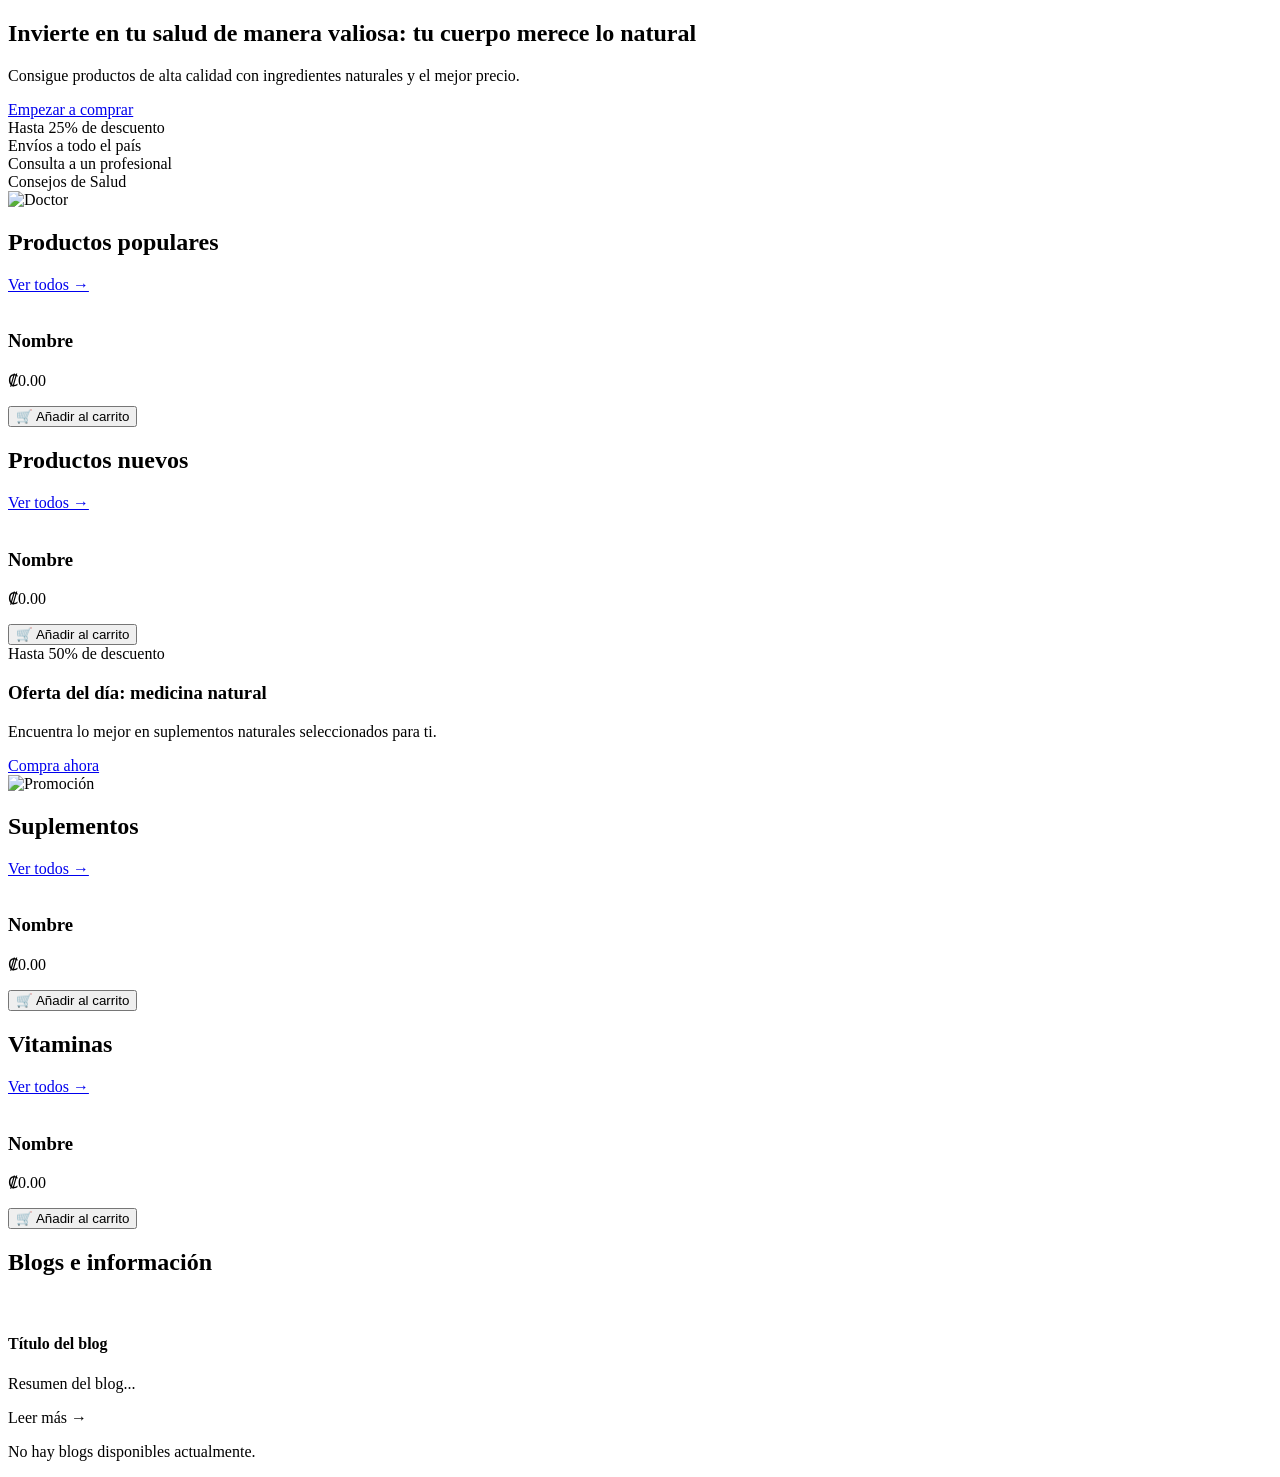
==== Macrobiotica/src/main/resources/templates/index.html @ 8d263979 "Creacion de Models y configuraciones basicas." ====
<!DOCTYPE html>
<html lang="es" xmlns:th="http://www.thymeleaf.org">

    <head>
        <meta charset="utf-8" />
        <meta name="viewport" content="width=device-width,initial-scale=1" />
        <title th:text="#{page.home.title}">Salud con Amor - Inicio</title>

        <link rel="preconnect" href="https://fonts.googleapis.com">
        <link rel="preconnect" href="https://fonts.gstatic.com" crossorigin>
        <link
            href="https://fonts.googleapis.com/css2?family=Poppins:ital,wght@0,100;0,200;0,300;0,400;0,500;0,600;0,700;0,800;0,900;1,100;1,200;1,300;1,400;1,500;1,600;1,700;1,800;1,900&display=swap"
            rel="stylesheet">
        <link rel="icon" type="image/x-icon" th:href="@{/images/image.png}">

        <!-- Use Thymeleaf resource URL syntax; static files live in /static -->
        <link rel="stylesheet" th:href="@{/css/styles.css}" />
        <link rel="stylesheet" th:href="@{/css/cart.css}" />
    </head>

    <body>
        <!-- HEADER -->
        <div th:replace="~{fragments/_header :: header}"></div>        <!-- HERO -->
        <section class="hero">
            <div class="hero-inner">
                <div class="hero-copy">
                    <h1 th:text="#{hero.title}">Invierte en tu salud de manera valiosa: tu cuerpo merece lo natural</h1>
                    <p class="hero-sub" th:text="#{hero.subtitle}">Consigue productos de alta calidad con ingredientes naturales y el mejor precio.</p>
                    <div class="hero-cta">
                        <a class="btn btn-primary" href="/productos" th:text="#{hero.cta}">Empezar a comprar</a>
                    </div>

                    <div class="hero-highlights">
                        <div class="highlight" th:text="#{hero.discount}">Hasta 25% de descuento</div>
                        <div class="highlight" th:text="#{hero.shipping}">Envíos a todo el país</div>
                        <div class="highlight" th:text="#{hero.consultation}">Consulta a un profesional</div>
                        <div class="highlight" th:text="#{hero.tips}">Consejos de Salud</div>
                    </div>
                </div>

                <div class="hero-visual">
                    <img th:src="@{/images/42dd9669a5a88b38f5ff170d1f3eb97e6ea4fc2a.png}" alt="Doctor" />
                </div>
            </div>
        </section>

        <!-- PRODUCTOS POPULARES -->
        <main class="container">
            <section class="section products-section">
                <div class="section-header">
                    <h2 th:text="#{section.popular}">Productos populares</h2>
                    <a class="cta-link" href="/productos/populares" th:text="#{section.viewAll} + ' →'">Ver todos →</a>
                </div>
                <div class="products-grid" th:if="${popularProducts}">
                    <article class="product-card" th:each="p : ${popularProducts}">
                        <a th:href="@{/producto/{id}(id=${p.id})}" class="product-link">
                            <img th:src="@{/images/{file}(file=${p.imageUrl})}" th:alt="${p.name}" />
                            <h3 th:text="${p.name}">Nombre</h3>
                            <p class="price" th:text="${p.price}">₡0.00</p>
                        </a>
                        <form th:action="@{/cart/add}" method="post" class="add-to-cart-form">
                            <input type="hidden" name="productId" th:value="${p.id}">
                            <input type="hidden" name="quantity" value="1">
                            <button type="submit" class="add">
                                🛒 <span th:text="#{button.addToCart.text}">Añadir al carrito</span>
                            </button>
                        </form>
                    </article>
                </div>
            </section>

            <section class="section products-section">
                <div class="section-header">
                    <h2 th:text="#{section.new}">Productos nuevos</h2>
                    <a class="cta-link" href="/productos/nuevos" th:text="#{section.viewAll} + ' →'">Ver todos →</a>
                </div>

                <div class="products-grid" th:if="${newProducts}">
                    <article class="product-card" th:each="p : ${newProducts}">
                        <a th:href="@{/producto/{id}(id=${p.id})}" class="product-link">
                            <img th:src="@{/images/{file}(file=${p.imageUrl})}" th:alt="${p.name}" />
                            <h3 th:text="${p.name}">Nombre</h3>
                            <p class="price" th:text="${p.price}">₡0.00</p>
                        </a>
                    <form th:action="@{/cart/add}" method="post" class="add-to-cart-form">
                        <input type="hidden" name="productId" th:value="${p.id}">
                        <input type="hidden" name="quantity" value="1">
                        <button type="submit" class="add">
                            🛒 <span th:text="#{button.addToCart.text}">Añadir al carrito</span>
                        </button>
                    </form>
                    </article>
                </div>
            </section>

            <!-- SECCION PROMOCIONAL GRANDE -->
            <section class="promo-large">
                <div class="promo-inner">
                    <div class="promo-left">
                        <span class="badge">Hasta 50% de descuento</span>
                        <h3>Oferta del día: medicina natural</h3>
                        <p>Encuentra lo mejor en suplementos naturales seleccionados para ti.</p>
                        <a class="btn btn-secondary" href="/productos/populares" th:text="#{order.continueShopping}">Compra ahora</a>
                    </div>
                    <div class="promo-right">
                        <img th:src="@{/images/promo.jpg}" alt="Promoción" />
                    </div>
                </div>
            </section>


            <section class="section products-section">
                <div class="section-header">
                    <h2 th:text="#{section.suplementos}">Suplementos</h2>
                    <a class="cta-link" href="/productos/suplementos" th:text="#{section.viewAll} + ' →'">Ver todos →</a>
                </div>

                <div class="products-grid" th:if="${suplementos}">
                    <article class="product-card" th:each="p : ${suplementos}">
                        <a th:href="@{/producto/{id}(id=${p.id})}" class="product-link">
                            <img th:src="@{/images/{file}(file=${p.imageUrl})}" th:alt="${p.name}" />
                            <h3 th:text="${p.name}">Nombre</h3>
                            <p class="price" th:text="${p.price}">₡0.00</p>
                        </a>
                    <form th:action="@{/cart/add}" method="post" class="add-to-cart-form">
                        <input type="hidden" name="productId" th:value="${p.id}">
                        <input type="hidden" name="quantity" value="1">
                        <button type="submit" class="add">
                            🛒 <span th:text="#{button.addToCart.text}">Añadir al carrito</span>
                        </button>
                    </form>
                    </article>
                </div>
            </section>

            <section class="section products-section">
                <div class="section-header">
                    <h2 th:text="#{section.vitaminas}">Vitaminas</h2>
                    <a class="cta-link" href="/productos/vitaminas" th:text="#{section.viewAll} + ' →'">Ver todos →</a>
                </div>

                <div class="products-grid" th:if="${vitaminas}">
                    <article class="product-card" th:each="p : ${vitaminas}">
                        <a th:href="@{/producto/{id}(id=${p.id})}" class="product-link">
                            <img th:src="@{/images/{file}(file=${p.imageUrl})}" th:alt="${p.name}" />
                            <h3 th:text="${p.name}">Nombre</h3> 
                            <p class="price" th:text="${p.price}">₡0.00</p>
                        </a>
                        <form th:action="@{/cart/add}" method="post" class="add-to-cart-form">
                            <input type="hidden" name="productId" th:value="${p.id}">
                            <input type="hidden" name="quantity" value="1">
                            <button type="submit" class="add">
                                🛒 <span th:text="#{button.addToCart.text}">Añadir al carrito</span>
                            </button>
                        </form>
                    </article>
                </div>
            </section>
            <!-- BLOG / INFORMACIÓN -->
            <section class="section blog-section">
                <div class="section-header">
                    <h2 th:text="#{section.blog}">Blogs e información</h2>
                </div>

                <div class="blog-grid" th:if="${recentBlogs != null and !recentBlogs.isEmpty()}">
                    <article class="blog-card" th:each="blog : ${recentBlogs}">
                        <img th:src="@{/images/{file}(file=${blog.imageUrl})}" th:alt="${blog.title}" />
                        <div class="blog-info">
                            <h4 th:text="${blog.title}">Título del blog</h4>
                            <p th:text="${blog.summary}">Resumen del blog...</p>
                            <a th:href="@{/blog/{id}(id=${blog.id})}" class="read-more" th:text="#{blog.readMore}">Leer más →</a>
                        </div>
                    </article>
                </div>
                
                <!-- Mensaje si no hay blogs -->
                <div th:if="${recentBlogs == null or recentBlogs.isEmpty()}" class="no-blogs-message">
                    <p th:text="#{blog.noBlogsHome}">No hay blogs disponibles actualmente.</p>
                </div>
            </section>
        </main>

        <!-- FOOTER -->
        <div th:replace="~{fragments/_footer :: footer}"></div>
    </body>
</html>
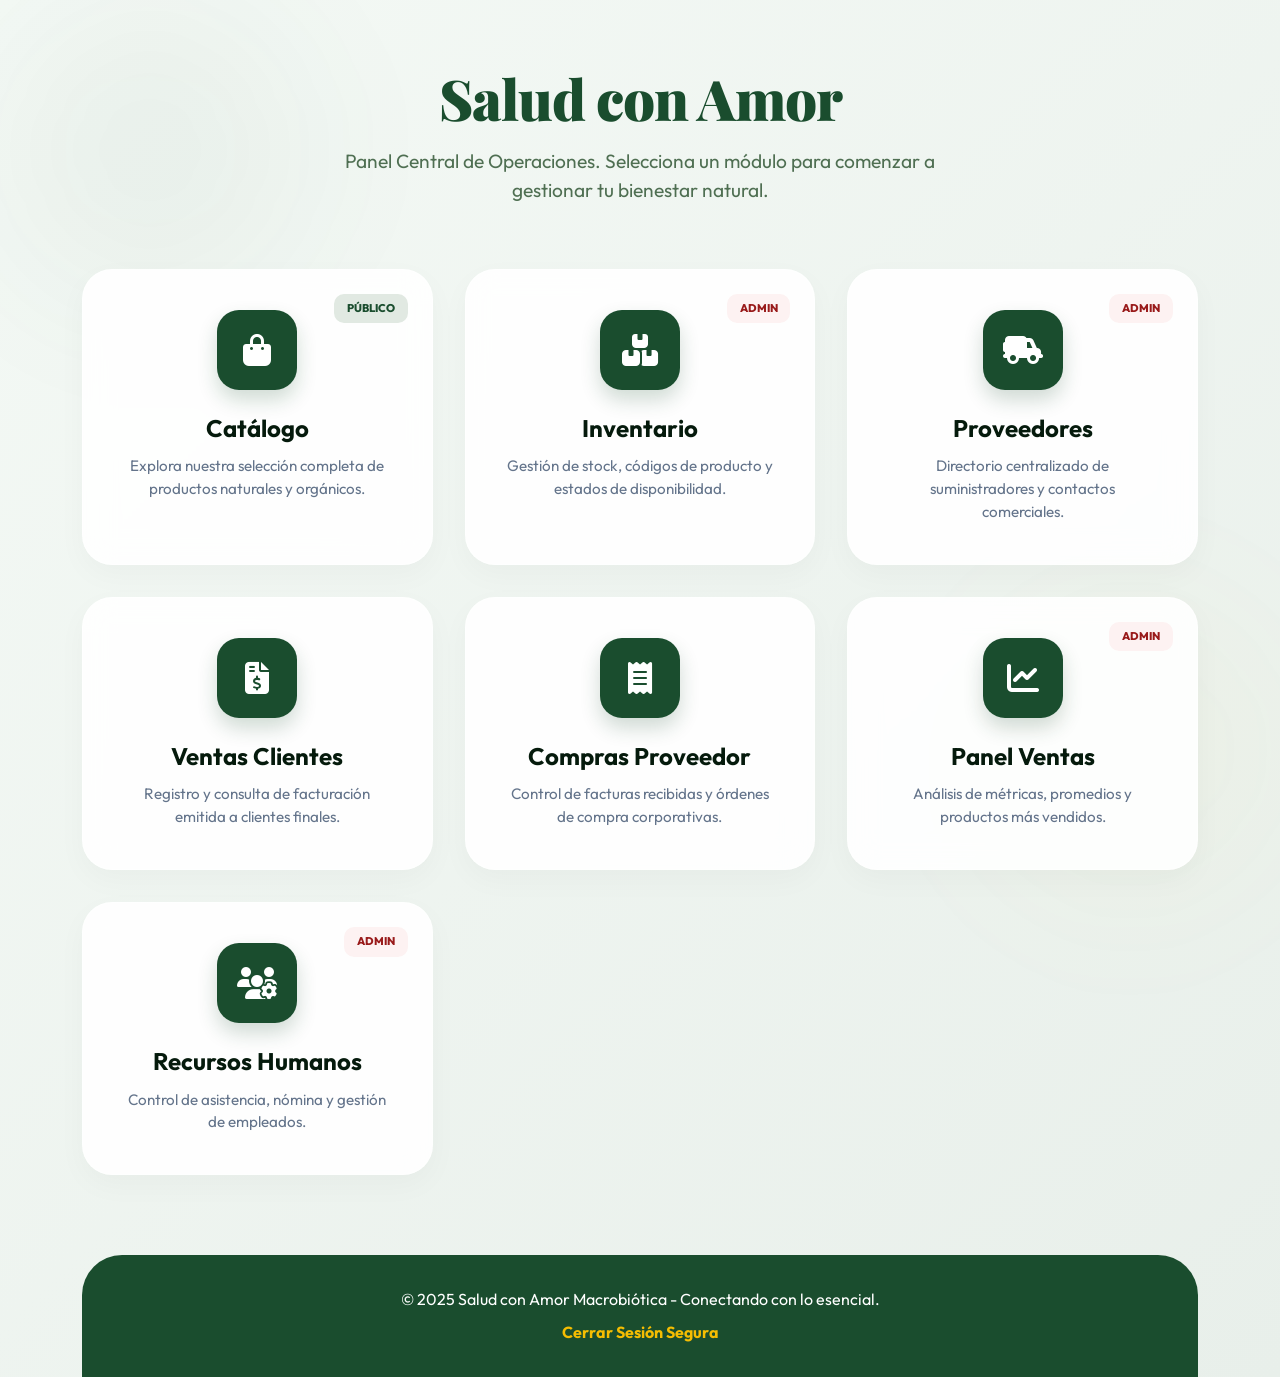
==== commit 689fab04: "Correcion de endPoints" ====
--- a/Macrobiotica/src/main/resources/templates/index.html
+++ b/Macrobiotica/src/main/resources/templates/index.html
@@ -1,186 +1,288 @@
 <!DOCTYPE html>
 <html lang="es" xmlns:th="http://www.thymeleaf.org">
-
-    <head>
-        <meta charset="utf-8" />
-        <meta name="viewport" content="width=device-width,initial-scale=1" />
-        <title th:text="#{page.home.title}">Salud con Amor - Inicio</title>
-
-        <link rel="preconnect" href="https://fonts.googleapis.com">
-        <link rel="preconnect" href="https://fonts.gstatic.com" crossorigin>
-        <link
-            href="https://fonts.googleapis.com/css2?family=Poppins:ital,wght@0,100;0,200;0,300;0,400;0,500;0,600;0,700;0,800;0,900;1,100;1,200;1,300;1,400;1,500;1,600;1,700;1,800;1,900&display=swap"
-            rel="stylesheet">
-        <link rel="icon" type="image/x-icon" th:href="@{/images/image.png}">
-
-        <!-- Use Thymeleaf resource URL syntax; static files live in /static -->
-        <link rel="stylesheet" th:href="@{/css/styles.css}" />
-        <link rel="stylesheet" th:href="@{/css/cart.css}" />
-    </head>
-
-    <body>
+<head>
+    <meta charset="UTF-8">
+    <meta name="viewport" content="width=device-width, initial-scale=1.0">
+    <title>Hub Central | Salud con Amor</title>
+    
+    <!-- Google Fonts: Outfit & Playfair -->
+    <link href="https://fonts.googleapis.com/css2?family=Outfit:wght@300;400;600;800&family=Playfair+Display:wght@700;900&display=swap" rel="stylesheet">
+    
+    <!-- Font Awesome 6 -->
+    <link href="https://cdnjs.cloudflare.com/ajax/libs/font-awesome/6.5.1/css/all.min.css" rel="stylesheet">
+    
+    <!-- Bootstrap 5.3 -->
+    <link href="https://cdn.jsdelivr.net/npm/bootstrap@5.3.3/dist/css/bootstrap.min.css" rel="stylesheet">
+    
+    <style>
+        :root {
+            --primary: #1a4d2e;
+            --secondary: #4f6f52;
+            --accent: #f5bd02;
+            --dark: #051a0c;
+            --light: #f4f9f5;
+            --glass: rgba(255, 255, 255, 0.9);
+            --transition: all 0.4s cubic-bezier(0.175, 0.885, 0.32, 1.275);
+        }
+
+        body {
+            font-family: 'Outfit', sans-serif;
+            background: linear-gradient(135deg, #f4f9f5 0%, #e8efea 100%);
+            min-height: 100vh;
+            color: var(--dark);
+            overflow-x: hidden;
+        }
+
+        /* Abstract Background Elements */
+        .bg-blob {
+            position: fixed;
+            width: 500px;
+            height: 500px;
+            background: radial-gradient(circle, rgba(26, 77, 46, 0.05) 0%, rgba(26, 77, 46, 0) 70%);
+            border-radius: 50%;
+            z-index: -1;
+            filter: blur(40px);
+        }
+
+        /* Header */
+        .header-section {
+            padding: 4rem 0;
+            text-align: center;
+        }
+
+        .header-section h1 {
+            font-family: 'Playfair Display', serif;
+            font-size: 3.5rem;
+            font-weight: 900;
+            color: var(--primary);
+            margin-bottom: 1rem;
+            letter-spacing: -1px;
+        }
+
+        .header-section p {
+            font-size: 1.2rem;
+            color: var(--secondary);
+            font-weight: 400;
+            max-width: 600px;
+            margin: 0 auto;
+        }
+
+        /* Grid System */
+        .menu-grid {
+            display: grid;
+            grid-template-columns: repeat(auto-fit, minmax(300px, 1fr));
+            gap: 2rem;
+            padding-bottom: 5rem;
+        }
+
+        /* Hub Card */
+        .hub-card {
+            background: var(--glass);
+            backdrop-filter: blur(15px);
+            border: 1px solid rgba(255,255,255,0.4);
+            border-radius: 30px;
+            padding: 2.5rem;
+            text-decoration: none;
+            color: inherit;
+            transition: var(--transition);
+            display: flex;
+            flex-direction: column;
+            align-items: center;
+            text-align: center;
+            position: relative;
+            overflow: hidden;
+            box-shadow: 0 10px 30px rgba(0,0,0,0.03);
+        }
+
+        .hub-card:hover {
+            transform: translateY(-12px) scale(1.02);
+            background: var(--white);
+            box-shadow: 0 30px 60px rgba(26, 77, 46, 0.1);
+            border-color: var(--primary);
+        }
+
+        .icon-box {
+            width: 80px;
+            height: 80px;
+            background: var(--primary);
+            color: white;
+            border-radius: 22px;
+            display: flex;
+            align-items: center;
+            justify-content: center;
+            font-size: 2rem;
+            margin-bottom: 1.5rem;
+            transition: var(--transition);
+            box-shadow: 0 10px 20px rgba(26, 77, 46, 0.2);
+        }
+
+        .hub-card:hover .icon-box {
+            transform: rotate(10deg);
+            background: var(--accent);
+            color: var(--dark);
+        }
+
+        .hub-card h2 {
+            font-size: 1.5rem;
+            font-weight: 700;
+            margin-bottom: 0.8rem;
+            color: var(--dark);
+        }
+
+        .hub-card p {
+            font-size: 0.95rem;
+            line-height: 1.5;
+            color: #64748b;
+            margin: 0;
+        }
+
+        /* Decorative Badge */
+        .card-badge {
+            position: absolute;
+            top: 1.5rem;
+            right: 1.5rem;
+            font-size: 0.7rem;
+            font-weight: 800;
+            text-transform: uppercase;
+            padding: 0.4rem 0.8rem;
+            border-radius: 10px;
+            background: #e1e9e2;
+            color: var(--primary);
+        }
+
+        /* Footer Bar */
+        .footer-bar {
+            background: var(--primary);
+            color: white;
+            padding: 2rem 0;
+            text-align: center;
+            border-radius: 40px 40px 0 0;
+            margin-top: auto;
+        }
+
+        .cta-logout {
+            color: var(--accent);
+            text-decoration: none;
+            font-weight: 700;
+            transition: var(--transition);
+        }
+
+        .cta-logout:hover {
+            color: white;
+        }
+
+        /* Animations */
+        @keyframes fadeInUp {
+            from { opacity: 0; transform: translateY(30px); }
+            to { opacity: 1; transform: translateY(0); }
+        }
+
+        .animate-in {
+            animation: fadeInUp 0.8s ease-out forwards;
+        }
+
+        @media (max-width: 768px) {
+            .header-section h1 { font-size: 2.5rem; }
+        }
+    </style>
+</head>
+<body>
+
+    <div class="bg-blob" style="top: -100px; left: -100px;"></div>
+    <div class="bg-blob" style="bottom: -100px; right: -100px; background: radial-gradient(circle, rgba(245, 189, 2, 0.03) 0%, rgba(245, 189, 2, 0) 70%);"></div>
+
+    <div class="container d-flex flex-column min-vh-100">
         <!-- HEADER -->
-        <div th:replace="~{fragments/_header :: header}"></div>        <!-- HERO -->
-        <section class="hero">
-            <div class="hero-inner">
-                <div class="hero-copy">
-                    <h1 th:text="#{hero.title}">Invierte en tu salud de manera valiosa: tu cuerpo merece lo natural</h1>
-                    <p class="hero-sub" th:text="#{hero.subtitle}">Consigue productos de alta calidad con ingredientes naturales y el mejor precio.</p>
-                    <div class="hero-cta">
-                        <a class="btn btn-primary" href="/productos" th:text="#{hero.cta}">Empezar a comprar</a>
-                    </div>
-
-                    <div class="hero-highlights">
-                        <div class="highlight" th:text="#{hero.discount}">Hasta 25% de descuento</div>
-                        <div class="highlight" th:text="#{hero.shipping}">Envíos a todo el país</div>
-                        <div class="highlight" th:text="#{hero.consultation}">Consulta a un profesional</div>
-                        <div class="highlight" th:text="#{hero.tips}">Consejos de Salud</div>
-                    </div>
-                </div>
-
-                <div class="hero-visual">
-                    <img th:src="@{/images/42dd9669a5a88b38f5ff170d1f3eb97e6ea4fc2a.png}" alt="Doctor" />
-                </div>
+        <header class="header-section animate-in">
+            <h1>Salud con Amor</h1>
+            <p>Panel Central de Operaciones. Selecciona un módulo para comenzar a gestionar tu bienestar natural.</p>
+        </header>
+
+        <!-- MENU GRID -->
+        <div class="menu-grid">
+            
+            <!-- PRODUCT CATALOG -->
+            <a href="/producto/listado" class="hub-card animate-in" style="animation-delay: 0.1s;">
+                <span class="card-badge">PÚBLICO</span>
+                <div class="icon-box">
+                    <i class="fas fa-shopping-bag"></i>
+                </div>
+                <h2>Catálogo</h2>
+                <p>Explora nuestra selección completa de productos naturales y orgánicos.</p>
+            </a>
+
+            <!-- INVENTORY -->
+            <a href="/producto/inventario" class="hub-card animate-in" style="animation-delay: 0.2s;">
+                <span class="card-badge" style="background: #fdf2f2; color: #991b1b;">ADMIN</span>
+                <div class="icon-box">
+                    <i class="fas fa-boxes-stacked"></i>
+                </div>
+                <h2>Inventario</h2>
+                <p>Gestión de stock, códigos de producto y estados de disponibilidad.</p>
+            </a>
+
+            <!-- PROVEEDORES -->
+            <a href="/provedores" class="hub-card animate-in" style="animation-delay: 0.3s;">
+                <span class="card-badge" style="background: #fdf2f2; color: #991b1b;">ADMIN</span>
+                <div class="icon-box">
+                    <i class="fas fa-truck-field"></i>
+                </div>
+                <h2>Proveedores</h2>
+                <p>Directorio centralizado de suministradores y contactos comerciales.</p>
+            </a>
+
+            <!-- FACTURAS CLIENTE -->
+            <a href="/facturas-cliente" class="hub-card animate-in" style="animation-delay: 0.4s;">
+                <div class="icon-box">
+                    <i class="fas fa-file-invoice-dollar"></i>
+                </div>
+                <h2>Ventas Clientes</h2>
+                <p>Registro y consulta de facturación emitida a clientes finales.</p>
+            </a>
+
+            <!-- FACTURAS PROVEEDOR -->
+            <a href="/facturas-proveedor" class="hub-card animate-in" style="animation-delay: 0.5s;">
+                <div class="icon-box">
+                    <i class="fas fa-receipt"></i>
+                </div>
+                <h2>Compras Proveedor</h2>
+                <p>Control de facturas recibidas y órdenes de compra corporativas.</p>
+            </a>
+
+            <!-- VENTAS PANEL -->
+            <a href="/admin/ventas" class="hub-card animate-in" style="animation-delay: 0.6s;">
+                <span class="card-badge" style="background: #fdf2f2; color: #991b1b;">ADMIN</span>
+                <div class="icon-box">
+                    <i class="fas fa-chart-line"></i>
+                </div>
+                <h2>Panel Ventas</h2>
+                <p>Análisis de métricas, promedios y productos más vendidos.</p>
+            </a>
+
+            <!-- RRHH -->
+            <a href="/admin/rrhh" class="hub-card animate-in" style="animation-delay: 0.7s;">
+                <span class="card-badge" style="background: #fdf2f2; color: #991b1b;">ADMIN</span>
+                <div class="icon-box">
+                    <i class="fas fa-users-gear"></i>
+                </div>
+                <h2>Recursos Humanos</h2>
+                <p>Control de asistencia, nómina y gestión de empleados.</p>
+            </a>
+
+        </div>
+
+        <!-- FOOTER BAR -->
+        <footer class="footer-bar animate-in" style="animation-delay: 0.8s;">
+            <div class="container">
+                <p class="mb-2">© 2025 Salud con Amor Macrobiótica - Conectando con lo esencial.</p>
+                <form th:action="@{/logout}" method="post" class="d-inline">
+                    <button type="submit" class="border-0 bg-transparent cta-logout">Cerrar Sesión Segura</button>
+                </form>
             </div>
-        </section>
-
-        <!-- PRODUCTOS POPULARES -->
-        <main class="container">
-            <section class="section products-section">
-                <div class="section-header">
-                    <h2 th:text="#{section.popular}">Productos populares</h2>
-                    <a class="cta-link" href="/productos/populares" th:text="#{section.viewAll} + ' →'">Ver todos →</a>
-                </div>
-                <div class="products-grid" th:if="${popularProducts}">
-                    <article class="product-card" th:each="p : ${popularProducts}">
-                        <a th:href="@{/producto/{id}(id=${p.id})}" class="product-link">
-                            <img th:src="@{/images/{file}(file=${p.imageUrl})}" th:alt="${p.name}" />
-                            <h3 th:text="${p.name}">Nombre</h3>
-                            <p class="price" th:text="${p.price}">₡0.00</p>
-                        </a>
-                        <form th:action="@{/cart/add}" method="post" class="add-to-cart-form">
-                            <input type="hidden" name="productId" th:value="${p.id}">
-                            <input type="hidden" name="quantity" value="1">
-                            <button type="submit" class="add">
-                                🛒 <span th:text="#{button.addToCart.text}">Añadir al carrito</span>
-                            </button>
-                        </form>
-                    </article>
-                </div>
-            </section>
-
-            <section class="section products-section">
-                <div class="section-header">
-                    <h2 th:text="#{section.new}">Productos nuevos</h2>
-                    <a class="cta-link" href="/productos/nuevos" th:text="#{section.viewAll} + ' →'">Ver todos →</a>
-                </div>
-
-                <div class="products-grid" th:if="${newProducts}">
-                    <article class="product-card" th:each="p : ${newProducts}">
-                        <a th:href="@{/producto/{id}(id=${p.id})}" class="product-link">
-                            <img th:src="@{/images/{file}(file=${p.imageUrl})}" th:alt="${p.name}" />
-                            <h3 th:text="${p.name}">Nombre</h3>
-                            <p class="price" th:text="${p.price}">₡0.00</p>
-                        </a>
-                    <form th:action="@{/cart/add}" method="post" class="add-to-cart-form">
-                        <input type="hidden" name="productId" th:value="${p.id}">
-                        <input type="hidden" name="quantity" value="1">
-                        <button type="submit" class="add">
-                            🛒 <span th:text="#{button.addToCart.text}">Añadir al carrito</span>
-                        </button>
-                    </form>
-                    </article>
-                </div>
-            </section>
-
-            <!-- SECCION PROMOCIONAL GRANDE -->
-            <section class="promo-large">
-                <div class="promo-inner">
-                    <div class="promo-left">
-                        <span class="badge">Hasta 50% de descuento</span>
-                        <h3>Oferta del día: medicina natural</h3>
-                        <p>Encuentra lo mejor en suplementos naturales seleccionados para ti.</p>
-                        <a class="btn btn-secondary" href="/productos/populares" th:text="#{order.continueShopping}">Compra ahora</a>
-                    </div>
-                    <div class="promo-right">
-                        <img th:src="@{/images/promo.jpg}" alt="Promoción" />
-                    </div>
-                </div>
-            </section>
-
-
-            <section class="section products-section">
-                <div class="section-header">
-                    <h2 th:text="#{section.suplementos}">Suplementos</h2>
-                    <a class="cta-link" href="/productos/suplementos" th:text="#{section.viewAll} + ' →'">Ver todos →</a>
-                </div>
-
-                <div class="products-grid" th:if="${suplementos}">
-                    <article class="product-card" th:each="p : ${suplementos}">
-                        <a th:href="@{/producto/{id}(id=${p.id})}" class="product-link">
-                            <img th:src="@{/images/{file}(file=${p.imageUrl})}" th:alt="${p.name}" />
-                            <h3 th:text="${p.name}">Nombre</h3>
-                            <p class="price" th:text="${p.price}">₡0.00</p>
-                        </a>
-                    <form th:action="@{/cart/add}" method="post" class="add-to-cart-form">
-                        <input type="hidden" name="productId" th:value="${p.id}">
-                        <input type="hidden" name="quantity" value="1">
-                        <button type="submit" class="add">
-                            🛒 <span th:text="#{button.addToCart.text}">Añadir al carrito</span>
-                        </button>
-                    </form>
-                    </article>
-                </div>
-            </section>
-
-            <section class="section products-section">
-                <div class="section-header">
-                    <h2 th:text="#{section.vitaminas}">Vitaminas</h2>
-                    <a class="cta-link" href="/productos/vitaminas" th:text="#{section.viewAll} + ' →'">Ver todos →</a>
-                </div>
-
-                <div class="products-grid" th:if="${vitaminas}">
-                    <article class="product-card" th:each="p : ${vitaminas}">
-                        <a th:href="@{/producto/{id}(id=${p.id})}" class="product-link">
-                            <img th:src="@{/images/{file}(file=${p.imageUrl})}" th:alt="${p.name}" />
-                            <h3 th:text="${p.name}">Nombre</h3> 
-                            <p class="price" th:text="${p.price}">₡0.00</p>
-                        </a>
-                        <form th:action="@{/cart/add}" method="post" class="add-to-cart-form">
-                            <input type="hidden" name="productId" th:value="${p.id}">
-                            <input type="hidden" name="quantity" value="1">
-                            <button type="submit" class="add">
-                                🛒 <span th:text="#{button.addToCart.text}">Añadir al carrito</span>
-                            </button>
-                        </form>
-                    </article>
-                </div>
-            </section>
-            <!-- BLOG / INFORMACIÓN -->
-            <section class="section blog-section">
-                <div class="section-header">
-                    <h2 th:text="#{section.blog}">Blogs e información</h2>
-                </div>
-
-                <div class="blog-grid" th:if="${recentBlogs != null and !recentBlogs.isEmpty()}">
-                    <article class="blog-card" th:each="blog : ${recentBlogs}">
-                        <img th:src="@{/images/{file}(file=${blog.imageUrl})}" th:alt="${blog.title}" />
-                        <div class="blog-info">
-                            <h4 th:text="${blog.title}">Título del blog</h4>
-                            <p th:text="${blog.summary}">Resumen del blog...</p>
-                            <a th:href="@{/blog/{id}(id=${blog.id})}" class="read-more" th:text="#{blog.readMore}">Leer más →</a>
-                        </div>
-                    </article>
-                </div>
-                
-                <!-- Mensaje si no hay blogs -->
-                <div th:if="${recentBlogs == null or recentBlogs.isEmpty()}" class="no-blogs-message">
-                    <p th:text="#{blog.noBlogsHome}">No hay blogs disponibles actualmente.</p>
-                </div>
-            </section>
-        </main>
-
-        <!-- FOOTER -->
-        <div th:replace="~{fragments/_footer :: footer}"></div>
-    </body>
+        </footer>
+    </div>
+
+    <!-- Bootstrap JS -->
+    <script src="https://cdn.jsdelivr.net/npm/bootstrap@5.3.3/dist/js/bootstrap.bundle.min.js"></script>
+</body>
 </html>
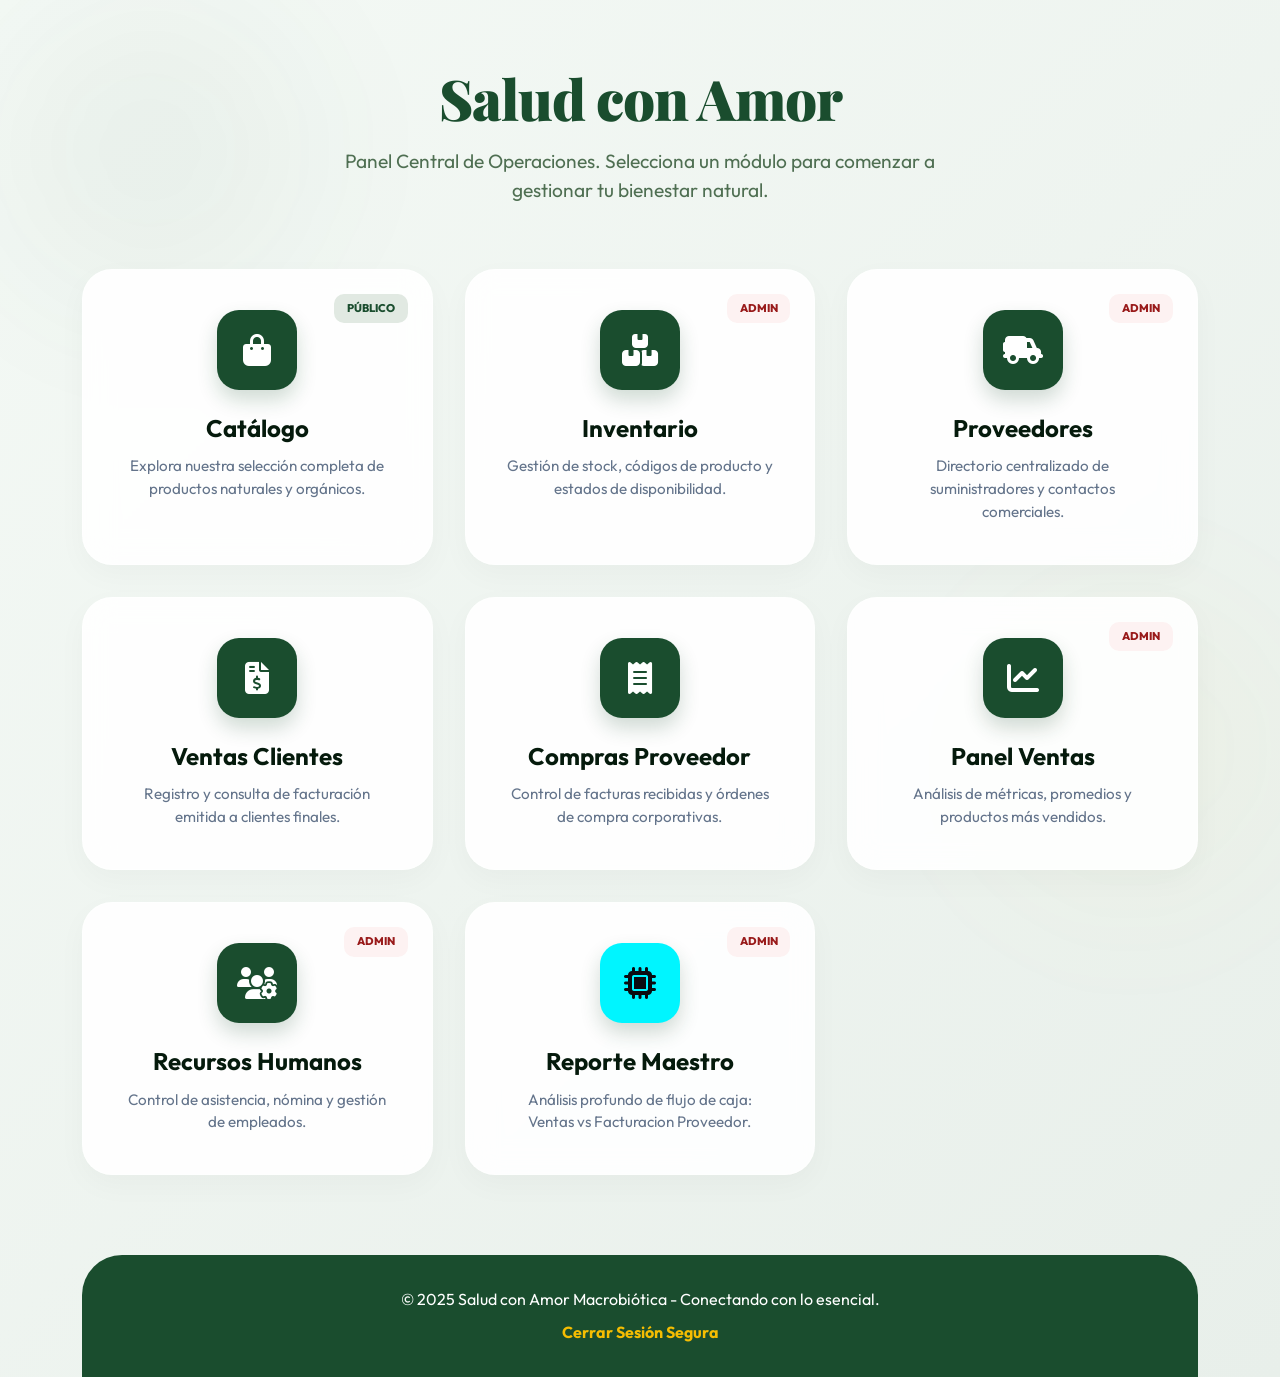
==== commit 1b71d20a: "Ventas Facturacion" ====
--- a/Macrobiotica/src/main/resources/templates/index.html
+++ b/Macrobiotica/src/main/resources/templates/index.html
@@ -269,6 +269,16 @@
                 <p>Control de asistencia, nómina y gestión de empleados.</p>
             </a>
 
+            <!-- REPORTE MAESTRO -->
+            <a href="/reportes/ventas-facturacion" class="hub-card animate-in" style="animation-delay: 0.8s;">
+                <span class="card-badge" style="background: #fdf2f2; color: #991b1b;">ADMIN</span>
+                <div class="icon-box" style="background: #00F5FF; color: #0A0C10;">
+                    <i class="fas fa-microchip"></i>
+                </div>
+                <h2>Reporte Maestro</h2>
+                <p>Análisis profundo de flujo de caja: Ventas vs Facturacion Proveedor.</p>
+            </a>
+
         </div>
 
         <!-- FOOTER BAR -->
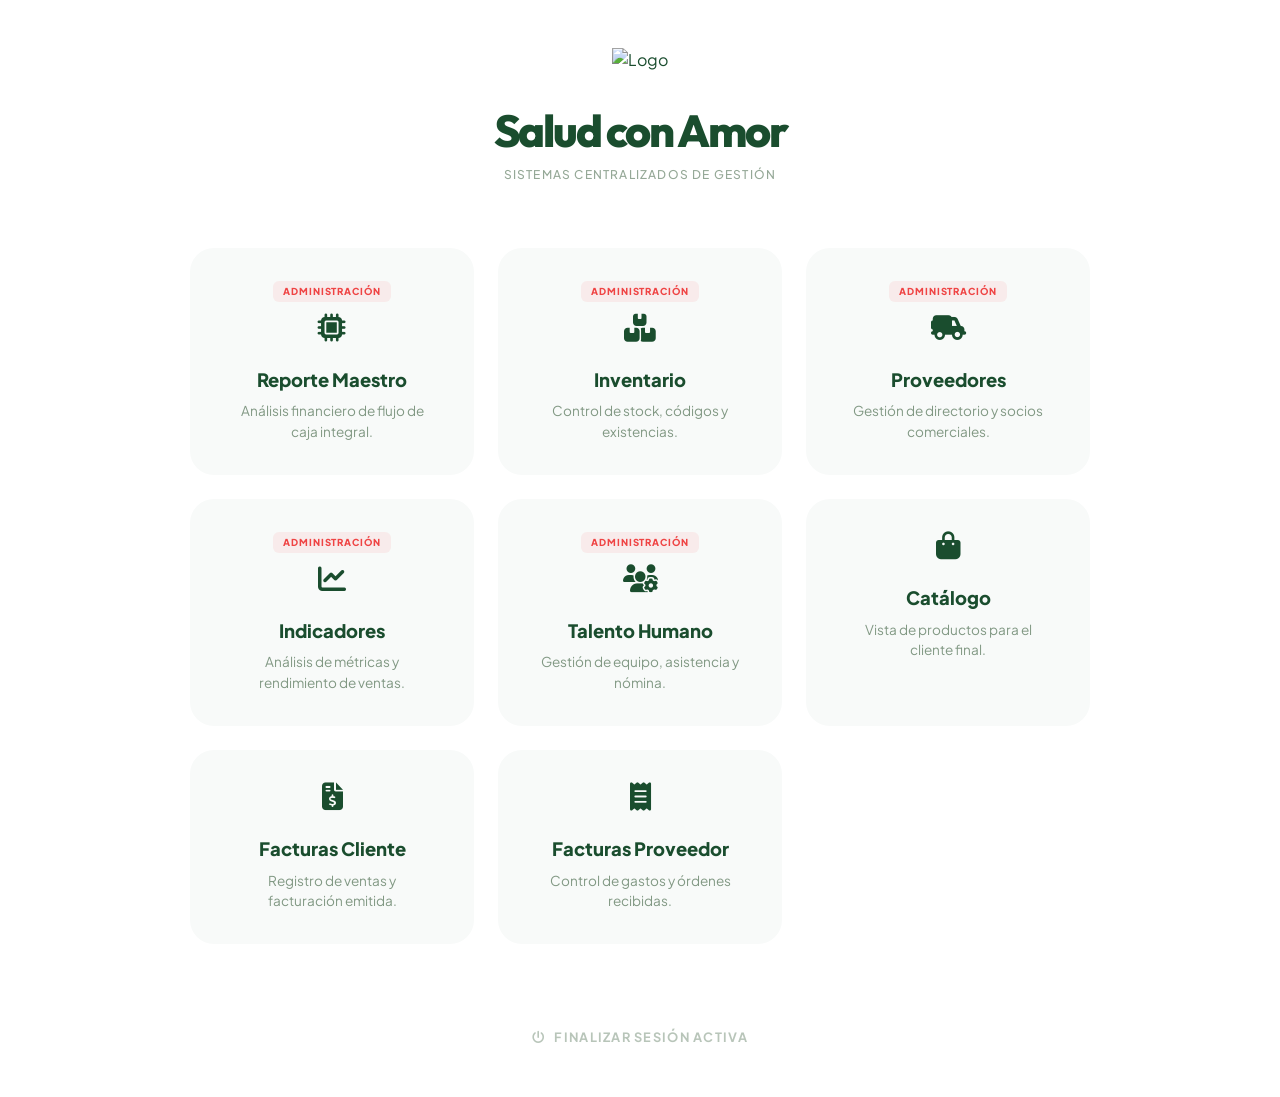
==== commit 04978085: "Cambios en el Index y en los Reportes" ====
--- a/Macrobiotica/src/main/resources/templates/index.html
+++ b/Macrobiotica/src/main/resources/templates/index.html
@@ -1,298 +1,248 @@
 <!DOCTYPE html>
 <html lang="es" xmlns:th="http://www.thymeleaf.org">
+
 <head>
     <meta charset="UTF-8">
     <meta name="viewport" content="width=device-width, initial-scale=1.0">
-    <title>Hub Central | Salud con Amor</title>
-    
-    <!-- Google Fonts: Outfit & Playfair -->
-    <link href="https://fonts.googleapis.com/css2?family=Outfit:wght@300;400;600;800&family=Playfair+Display:wght@700;900&display=swap" rel="stylesheet">
-    
-    <!-- Font Awesome 6 -->
+    <title>Macrobiótica | Hub</title>
+
+    <!-- Google Fonts -->
+    <link href="https://fonts.googleapis.com/css2?family=Outfit:wght@300;400;600;800&family=Plus+Jakarta+Sans:wght@400;500;700&display=swap" rel="stylesheet">
+
+    <!-- Icons -->
     <link href="https://cdnjs.cloudflare.com/ajax/libs/font-awesome/6.5.1/css/all.min.css" rel="stylesheet">
-    
-    <!-- Bootstrap 5.3 -->
+
+    <!-- Bootstrap 5 -->
     <link href="https://cdn.jsdelivr.net/npm/bootstrap@5.3.3/dist/css/bootstrap.min.css" rel="stylesheet">
-    
+
+    <!-- Global CSS -->
+    <link rel="stylesheet" th:href="@{/css/macrobiotica.css}">
+
     <style>
-        :root {
-            --primary: #1a4d2e;
-            --secondary: #4f6f52;
-            --accent: #f5bd02;
-            --dark: #051a0c;
-            --light: #f4f9f5;
-            --glass: rgba(255, 255, 255, 0.9);
-            --transition: all 0.4s cubic-bezier(0.175, 0.885, 0.32, 1.275);
-        }
-
         body {
+            background-color: #ffffff;
+            color: #1a4d2e;
+            font-family: 'Plus Jakarta Sans', sans-serif;
+            min-height: 100vh;
+            display: flex;
+            align-items: center;
+            justify-content: center;
+            padding: 3rem 1rem;
+        }
+
+        .minimal-hub {
+            max-width: 900px;
+            width: 100%;
+            text-align: center;
+        }
+
+        .minimal-header {
+            margin-bottom: 4rem;
+        }
+
+        .minimal-header h1 {
             font-family: 'Outfit', sans-serif;
-            background: linear-gradient(135deg, #f4f9f5 0%, #e8efea 100%);
-            min-height: 100vh;
-            color: var(--dark);
-            overflow-x: hidden;
-        }
-
-        /* Abstract Background Elements */
-        .bg-blob {
-            position: fixed;
-            width: 500px;
-            height: 500px;
-            background: radial-gradient(circle, rgba(26, 77, 46, 0.05) 0%, rgba(26, 77, 46, 0) 70%);
-            border-radius: 50%;
-            z-index: -1;
-            filter: blur(40px);
-        }
-
-        /* Header */
-        .header-section {
-            padding: 4rem 0;
-            text-align: center;
-        }
-
-        .header-section h1 {
-            font-family: 'Playfair Display', serif;
-            font-size: 3.5rem;
-            font-weight: 900;
-            color: var(--primary);
-            margin-bottom: 1rem;
-            letter-spacing: -1px;
-        }
-
-        .header-section p {
-            font-size: 1.2rem;
-            color: var(--secondary);
-            font-weight: 400;
-            max-width: 600px;
-            margin: 0 auto;
-        }
-
-        /* Grid System */
-        .menu-grid {
+            font-weight: 800;
+            font-size: 2.8rem;
+            letter-spacing: -0.05em;
+            color: #1a4d2e;
+            margin-bottom: 0.5rem;
+        }
+
+        .minimal-header p {
+            color: #4f6f52;
+            font-weight: 500;
+            opacity: 0.6;
+            letter-spacing: 0.1em;
+            text-transform: uppercase;
+            font-size: 0.75rem;
+        }
+
+        .minimal-grid {
             display: grid;
-            grid-template-columns: repeat(auto-fit, minmax(300px, 1fr));
-            gap: 2rem;
-            padding-bottom: 5rem;
-        }
-
-        /* Hub Card */
-        .hub-card {
-            background: var(--glass);
-            backdrop-filter: blur(15px);
-            border: 1px solid rgba(255,255,255,0.4);
-            border-radius: 30px;
-            padding: 2.5rem;
-            text-decoration: none;
-            color: inherit;
-            transition: var(--transition);
+            grid-template-columns: repeat(auto-fit, minmax(260px, 1fr));
+            gap: 1.5rem;
+        }
+
+        .minimal-card {
+            background: #f8faf9;
+            border-radius: 24px;
+            padding: 2rem;
+            text-decoration: none !important;
+            transition: all 0.4s cubic-bezier(0.4, 0, 0.2, 1);
+            border: 1px solid transparent;
             display: flex;
             flex-direction: column;
             align-items: center;
-            text-align: center;
             position: relative;
-            overflow: hidden;
-            box-shadow: 0 10px 30px rgba(0,0,0,0.03);
-        }
-
-        .hub-card:hover {
-            transform: translateY(-12px) scale(1.02);
-            background: var(--white);
-            box-shadow: 0 30px 60px rgba(26, 77, 46, 0.1);
-            border-color: var(--primary);
-        }
-
-        .icon-box {
-            width: 80px;
-            height: 80px;
-            background: var(--primary);
-            color: white;
-            border-radius: 22px;
-            display: flex;
-            align-items: center;
-            justify-content: center;
-            font-size: 2rem;
+        }
+
+        .minimal-card:hover {
+            background: #ffffff;
+            border-color: #1a4d2e;
+            transform: translateY(-8px);
+            box-shadow: 0 30px 60px rgba(26, 77, 46, 0.08);
+        }
+
+        .minimal-card i {
+            font-size: 1.75rem;
+            color: #1a4d2e;
             margin-bottom: 1.5rem;
-            transition: var(--transition);
-            box-shadow: 0 10px 20px rgba(26, 77, 46, 0.2);
-        }
-
-        .hub-card:hover .icon-box {
-            transform: rotate(10deg);
-            background: var(--accent);
-            color: var(--dark);
-        }
-
-        .hub-card h2 {
-            font-size: 1.5rem;
+            transition: all 0.3s ease;
+        }
+
+        .minimal-card:hover i {
+            color: #f5bd02;
+            transform: scale(1.15);
+        }
+
+        .minimal-card span {
+            font-weight: 800;
+            font-size: 1.15rem;
+            color: #1a4d2e;
+            margin-bottom: 0.5rem;
+        }
+
+        .minimal-card small {
+            font-size: 0.85rem;
+            color: #4f6f52;
+            opacity: 0.7;
+            max-width: 200px;
+            line-height: 1.5;
+        }
+
+        .admin-tag {
+            font-size: 0.6rem;
+            font-weight: 900;
+            text-transform: uppercase;
+            letter-spacing: 0.1em;
+            color: #ef4444;
+            margin-bottom: 0.75rem;
+            background: rgba(239, 68, 68, 0.08);
+            padding: 0.2rem 0.6rem;
+            border-radius: 6px;
+        }
+
+        .logout-container {
+            margin-top: 5rem;
+        }
+
+        .btn-minimal-logout {
+            background: transparent;
+            border: none;
+            color: #4f6f52;
             font-weight: 700;
-            margin-bottom: 0.8rem;
-            color: var(--dark);
-        }
-
-        .hub-card p {
-            font-size: 0.95rem;
-            line-height: 1.5;
-            color: #64748b;
-            margin: 0;
-        }
-
-        /* Decorative Badge */
-        .card-badge {
-            position: absolute;
-            top: 1.5rem;
-            right: 1.5rem;
-            font-size: 0.7rem;
-            font-weight: 800;
+            font-size: 0.8rem;
+            opacity: 0.4;
+            transition: all 0.3s ease;
             text-transform: uppercase;
-            padding: 0.4rem 0.8rem;
-            border-radius: 10px;
-            background: #e1e9e2;
-            color: var(--primary);
-        }
-
-        /* Footer Bar */
-        .footer-bar {
-            background: var(--primary);
-            color: white;
-            padding: 2rem 0;
-            text-align: center;
-            border-radius: 40px 40px 0 0;
-            margin-top: auto;
-        }
-
-        .cta-logout {
-            color: var(--accent);
-            text-decoration: none;
-            font-weight: 700;
-            transition: var(--transition);
-        }
-
-        .cta-logout:hover {
-            color: white;
-        }
-
-        /* Animations */
-        @keyframes fadeInUp {
+            letter-spacing: 0.1em;
+        }
+
+        .btn-minimal-logout:hover {
+            opacity: 1;
+            color: #ef4444;
+            letter-spacing: 0.15em;
+        }
+
+        @keyframes revealHub {
             from { opacity: 0; transform: translateY(30px); }
             to { opacity: 1; transform: translateY(0); }
         }
 
-        .animate-in {
-            animation: fadeInUp 0.8s ease-out forwards;
-        }
-
-        @media (max-width: 768px) {
-            .header-section h1 { font-size: 2.5rem; }
+        .minimal-hub {
+            animation: revealHub 0.8s cubic-bezier(0.16, 1, 0.3, 1) forwards;
         }
     </style>
 </head>
+
 <body>
 
-    <div class="bg-blob" style="top: -100px; left: -100px;"></div>
-    <div class="bg-blob" style="bottom: -100px; right: -100px; background: radial-gradient(circle, rgba(245, 189, 2, 0.03) 0%, rgba(245, 189, 2, 0) 70%);"></div>
-
-    <div class="container d-flex flex-column min-vh-100">
+    <main class="minimal-hub">
         <!-- HEADER -->
-        <header class="header-section animate-in">
+        <header class="minimal-header">
+            <img th:src="@{/images/image.png}" alt="Logo" style="width: 70px; margin-bottom: 2rem;">
             <h1>Salud con Amor</h1>
-            <p>Panel Central de Operaciones. Selecciona un módulo para comenzar a gestionar tu bienestar natural.</p>
+            <p>Sistemas Centralizados de Gestión</p>
         </header>
 
-        <!-- MENU GRID -->
-        <div class="menu-grid">
+        <!-- GRID (Ordenado por Administración Primero) -->
+        <div class="minimal-grid">
             
-            <!-- PRODUCT CATALOG -->
-            <a href="/producto/listado" class="hub-card animate-in" style="animation-delay: 0.1s;">
-                <span class="card-badge">PÚBLICO</span>
-                <div class="icon-box">
-                    <i class="fas fa-shopping-bag"></i>
-                </div>
-                <h2>Catálogo</h2>
-                <p>Explora nuestra selección completa de productos naturales y orgánicos.</p>
-            </a>
-
-            <!-- INVENTORY -->
-            <a href="/producto/inventario" class="hub-card animate-in" style="animation-delay: 0.2s;">
-                <span class="card-badge" style="background: #fdf2f2; color: #991b1b;">ADMIN</span>
-                <div class="icon-box">
-                    <i class="fas fa-boxes-stacked"></i>
-                </div>
-                <h2>Inventario</h2>
-                <p>Gestión de stock, códigos de producto y estados de disponibilidad.</p>
-            </a>
-
-            <!-- PROVEEDORES -->
-            <a href="/provedores" class="hub-card animate-in" style="animation-delay: 0.3s;">
-                <span class="card-badge" style="background: #fdf2f2; color: #991b1b;">ADMIN</span>
-                <div class="icon-box">
-                    <i class="fas fa-truck-field"></i>
-                </div>
-                <h2>Proveedores</h2>
-                <p>Directorio centralizado de suministradores y contactos comerciales.</p>
-            </a>
-
-            <!-- FACTURAS CLIENTE -->
-            <a href="/facturas-cliente" class="hub-card animate-in" style="animation-delay: 0.4s;">
-                <div class="icon-box">
-                    <i class="fas fa-file-invoice-dollar"></i>
-                </div>
-                <h2>Ventas Clientes</h2>
-                <p>Registro y consulta de facturación emitida a clientes finales.</p>
-            </a>
-
-            <!-- FACTURAS PROVEEDOR -->
-            <a href="/facturas-proveedor" class="hub-card animate-in" style="animation-delay: 0.5s;">
-                <div class="icon-box">
-                    <i class="fas fa-receipt"></i>
-                </div>
-                <h2>Compras Proveedor</h2>
-                <p>Control de facturas recibidas y órdenes de compra corporativas.</p>
-            </a>
-
-            <!-- VENTAS PANEL -->
-            <a href="/admin/ventas" class="hub-card animate-in" style="animation-delay: 0.6s;">
-                <span class="card-badge" style="background: #fdf2f2; color: #991b1b;">ADMIN</span>
-                <div class="icon-box">
-                    <i class="fas fa-chart-line"></i>
-                </div>
-                <h2>Panel Ventas</h2>
-                <p>Análisis de métricas, promedios y productos más vendidos.</p>
-            </a>
-
-            <!-- RRHH -->
-            <a href="/admin/rrhh" class="hub-card animate-in" style="animation-delay: 0.7s;">
-                <span class="card-badge" style="background: #fdf2f2; color: #991b1b;">ADMIN</span>
-                <div class="icon-box">
-                    <i class="fas fa-users-gear"></i>
-                </div>
-                <h2>Recursos Humanos</h2>
-                <p>Control de asistencia, nómina y gestión de empleados.</p>
-            </a>
-
-            <!-- REPORTE MAESTRO -->
-            <a href="/reportes/ventas-facturacion" class="hub-card animate-in" style="animation-delay: 0.8s;">
-                <span class="card-badge" style="background: #fdf2f2; color: #991b1b;">ADMIN</span>
-                <div class="icon-box" style="background: #00F5FF; color: #0A0C10;">
-                    <i class="fas fa-microchip"></i>
-                </div>
-                <h2>Reporte Maestro</h2>
-                <p>Análisis profundo de flujo de caja: Ventas vs Facturacion Proveedor.</p>
-            </a>
-
+            <!-- 1. REPORTE MAESTRO (ADMIN) -->
+            <a href="/reportes/ventas-facturacion" class="minimal-card">
+                <div class="admin-tag">Administración</div>
+                <i class="fas fa-microchip"></i>
+                <span>Reporte Maestro</span>
+                <small>Análisis financiero de flujo de caja integral.</small>
+            </a>
+
+            <!-- 2. INVENTARIO (ADMIN) -->
+            <a href="/producto/inventario" class="minimal-card">
+                <div class="admin-tag">Administración</div>
+                <i class="fas fa-boxes-stacked"></i>
+                <span>Inventario</span>
+                <small>Control de stock, códigos y existencias.</small>
+            </a>
+
+            <!-- 3. PROVEEDORES (ADMIN) -->
+            <a href="/provedores" class="minimal-card">
+                <div class="admin-tag">Administración</div>
+                <i class="fas fa-truck-field"></i>
+                <span>Proveedores</span>
+                <small>Gestión de directorio y socios comerciales.</small>
+            </a>
+
+            <!-- 4. INDICADORES (ADMIN) -->
+            <a href="/admin/ventas" class="minimal-card">
+                <div class="admin-tag">Administración</div>
+                <i class="fas fa-chart-line"></i>
+                <span>Indicadores</span>
+                <small>Análisis de métricas y rendimiento de ventas.</small>
+            </a>
+
+            <!-- 5. TALENTO (ADMIN) -->
+            <a href="/admin/rrhh" class="minimal-card">
+                <div class="admin-tag">Administración</div>
+                <i class="fas fa-users-gear"></i>
+                <span>Talento Humano</span>
+                <small>Gestión de equipo, asistencia y nómina.</small>
+            </a>
+
+            <!-- 6. CATÁLOGO (PÚBLICO) -->
+            <a href="/producto/listado" class="minimal-card">
+                <i class="fas fa-shopping-bag"></i>
+                <span>Catálogo</span>
+                <small>Vista de productos para el cliente final.</small>
+            </a>
+
+            <!-- 7. FACTURACIÓN CLIENTE -->
+            <a href="/facturas-cliente" class="minimal-card">
+                <i class="fas fa-file-invoice-dollar"></i>
+                <span>Facturas Cliente</span>
+                <small>Registro de ventas y facturación emitida.</small>
+            </a>
+
+            <!-- 8. COMPRAS PROVEEDOR -->
+            <a href="/facturas-proveedor" class="minimal-card">
+                <i class="fas fa-receipt"></i>
+                <span>Facturas Proveedor</span>
+                <small>Control de gastos y órdenes recibidas.</small>
+            </a>
         </div>
 
-        <!-- FOOTER BAR -->
-        <footer class="footer-bar animate-in" style="animation-delay: 0.8s;">
-            <div class="container">
-                <p class="mb-2">© 2025 Salud con Amor Macrobiótica - Conectando con lo esencial.</p>
-                <form th:action="@{/logout}" method="post" class="d-inline">
-                    <button type="submit" class="border-0 bg-transparent cta-logout">Cerrar Sesión Segura</button>
-                </form>
-            </div>
-        </footer>
-    </div>
+        <!-- FOOTER / LOGOUT -->
+        <div class="logout-container">
+            <form th:action="@{/logout}" method="post">
+                <button type="submit" class="btn-minimal-logout">
+                    <i class="fas fa-power-off me-2"></i>Finalizar Sesión Activa
+                </button>
+            </form>
+        </div>
+    </main>
 
     <!-- Bootstrap JS -->
     <script src="https://cdn.jsdelivr.net/npm/bootstrap@5.3.3/dist/js/bootstrap.bundle.min.js"></script>
 </body>
-</html>
+
+</html>
